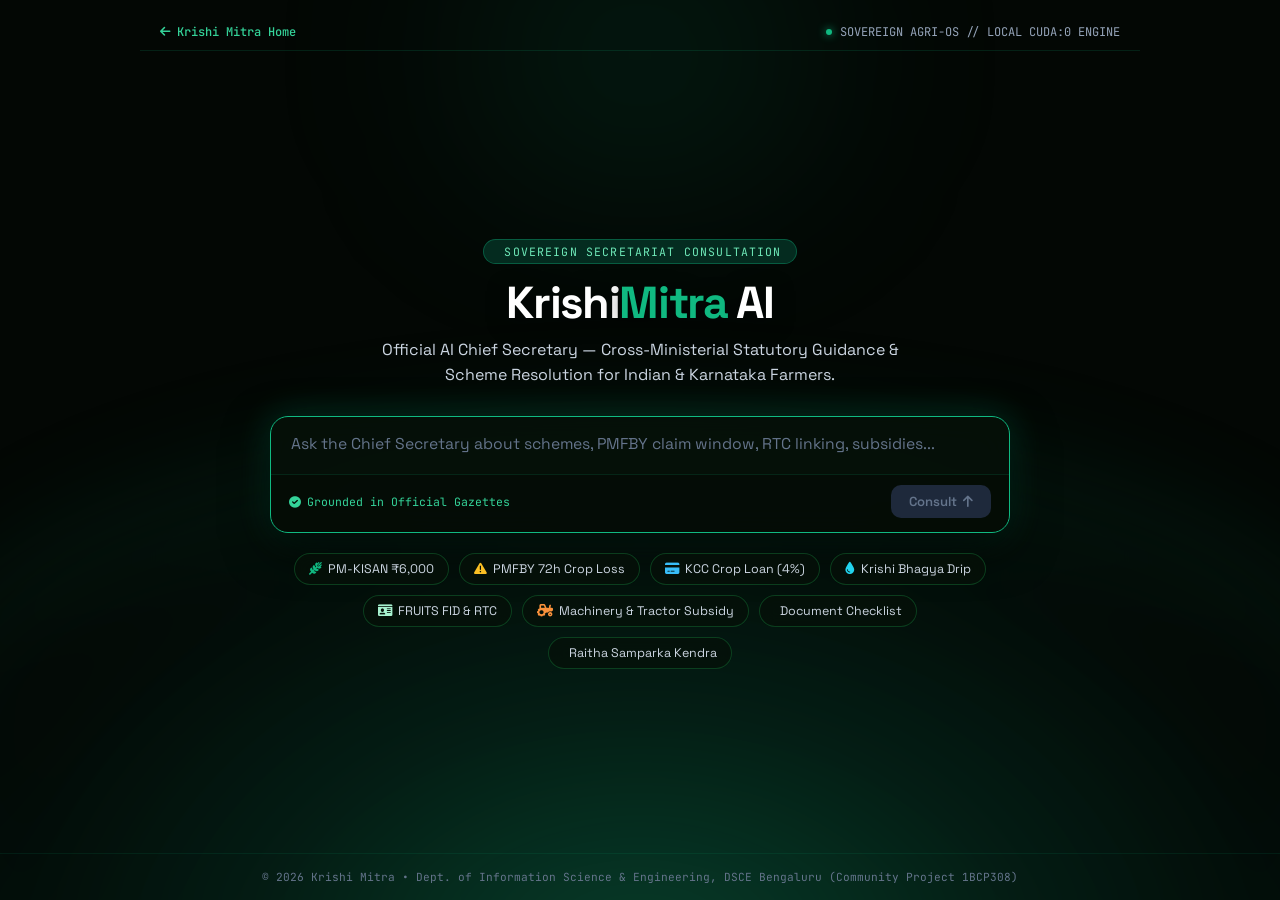
==== frontend/ai_chat.html @ 306153e4 "feat(frontend): polish UI contrast, unify background, and integrate AI chatbot" ====
<!DOCTYPE html>
<html lang="en">
<head>
  <meta charset="UTF-8">
  <meta name="viewport" content="width=device-width, initial-scale=1.0">
  <title>Krishi Mitra AI — Chief Secretary Consultation</title>
  
  <!-- Fonts -->
  <link rel="preconnect" href="https://fonts.googleapis.com">
  <link rel="preconnect" href="https://fonts.gstatic.com" crossorigin>
  <link href="https://fonts.googleapis.com/css2?family=JetBrains+Mono:wght@400;500;600;700&family=Space+Grotesk:wght@300;400;500;600;700;800&display=swap" rel="stylesheet">
  
  <!-- FontAwesome -->
  <link rel="stylesheet" href="css/all.min.css">

  <style>
    * {
      box-sizing: border-box;
      margin: 0;
      padding: 0;
    }

    body {
      background-color: #030704;
      color: #ffffff;
      font-family: 'Space Grotesk', -apple-system, BlinkMacSystemFont, sans-serif;
      min-height: 100vh;
      display: flex;
      flex-direction: column;
      justify-content: space-between;
      align-items: center;
      position: relative;
      overflow-x: hidden;
      padding: 0;
    }

    /* Emerald Horizon Atmosphere (Matches Landing Page Obsidian Palette) */
    .horizon-glow {
      position: fixed;
      inset: 0;
      pointer-events: none;
      z-index: 0;
      overflow: hidden;
    }
    .horizon-top {
      position: absolute;
      top: -120px;
      left: 50%;
      transform: translateX(-50%);
      width: 700px;
      height: 350px;
      background: radial-gradient(circle, rgba(16, 185, 129, 0.12) 0%, transparent 70%);
      filter: blur(80px);
    }
    .horizon-arc {
      position: absolute;
      bottom: -100px;
      left: 50%;
      transform: translateX(-50%);
      width: 1400px;
      height: 520px;
      border-radius: 100% 100% 0 0;
      background: radial-gradient(ellipse at bottom, rgba(16, 185, 129, 0.35) 0%, rgba(6, 95, 70, 0.25) 40%, rgba(3, 7, 4, 0.95) 75%);
      filter: blur(50px);
      box-shadow: 0 -20px 80px rgba(16, 185, 129, 0.25);
    }
    .horizon-arc::after {
      content: '';
      position: absolute;
      top: 0;
      left: 20%;
      right: 20%;
      height: 2px;
      background: linear-gradient(90deg, transparent, rgba(52, 211, 153, 0.7), transparent);
      filter: blur(1px);
    }

    /* Top Bar */
    header {
      width: 100%;
      max-width: 1000px;
      padding: 24px 20px 10px;
      display: flex;
      align-items: center;
      justify-content: space-between;
      position: relative;
      z-index: 10;
      font-family: 'JetBrains Mono', monospace;
      font-size: 0.75rem;
      border-bottom: 1px solid rgba(16, 185, 129, 0.15);
    }
    .back-link {
      display: inline-flex;
      align-items: center;
      gap: 6px;
      color: #34d399;
      text-decoration: none;
      font-weight: 500;
      transition: color 0.2s;
    }
    .back-link:hover {
      color: #a7f3d0;
    }
    .project-tag {
      color: #94a3b8;
      display: flex;
      align-items: center;
      gap: 8px;
    }
    .p-dot {
      width: 6px;
      height: 6px;
      border-radius: 50%;
      background: #10b981;
      box-shadow: 0 0 8px #10b981;
      animation: pulseDot 2s infinite;
    }
    @keyframes pulseDot {
      0%, 100% { opacity: 1; transform: scale(1); }
      50% { opacity: 0.4; transform: scale(0.85); }
    }

    /* Main Container */
    main {
      width: 100%;
      max-width: 780px;
      padding: 20px;
      position: relative;
      z-index: 10;
      display: flex;
      flex-direction: column;
      align-items: center;
      flex: 1;
      justify-content: center;
      margin: auto 0;
    }

    /* Title Section */
    .title-box {
      text-align: center;
      margin-bottom: 28px;
      transition: all 0.3s ease;
    }
    .cs-badge {
      display: inline-flex;
      align-items: center;
      gap: 6px;
      padding: 4px 14px;
      border-radius: 9999px;
      background: rgba(6, 78, 59, 0.5);
      border: 1px solid rgba(16, 185, 129, 0.35);
      color: #6ee7b7;
      font-family: 'JetBrains Mono', monospace;
      font-size: 0.72rem;
      text-transform: uppercase;
      letter-spacing: 0.1em;
      margin-bottom: 14px;
    }
    h1 {
      font-size: 2.8rem;
      font-weight: 700;
      letter-spacing: -0.03em;
      line-height: 1.1;
      color: #ffffff;
      margin-bottom: 10px;
      text-shadow: 0 4px 20px rgba(0, 0, 0, 0.6);
    }
    h1 span {
      color: #10b981;
    }
    .subtitle {
      color: #cbd5e1;
      font-size: 1rem;
      max-width: 580px;
      margin: 0 auto;
      line-height: 1.6;
    }

    /* Active Conversation Container */
    #chatThread {
      width: 100%;
      max-height: 45vh;
      overflow-y: auto;
      display: flex;
      flex-direction: column;
      gap: 12px;
      padding: 16px;
      background: rgba(4, 16, 9, 0.65);
      border: 1px solid rgba(16, 185, 129, 0.2);
      border-radius: 16px;
      backdrop-filter: blur(12px);
      margin-bottom: 20px;
      display: none;
    }
    .chat-bubble {
      max-width: 85%;
      padding: 14px 18px;
      border-radius: 16px;
      font-size: 0.92rem;
      line-height: 1.6;
      display: flex;
      gap: 12px;
      align-items: flex-start;
    }
    .chat-bubble.user {
      margin-left: auto;
      background: rgba(6, 78, 59, 0.6);
      border: 1px solid rgba(52, 211, 153, 0.4);
      color: #ecfdf5;
      border-top-right-radius: 4px;
    }
    .chat-bubble.bot {
      margin-right: auto;
      background: #08190f;
      border: 1px solid rgba(16, 185, 129, 0.3);
      color: #f1f5f9;
      border-top-left-radius: 4px;
    }
    .bubble-role {
      font-family: 'JetBrains Mono', monospace;
      font-size: 0.68rem;
      color: #94a3b8;
      margin-bottom: 4px;
    }

    /* Floating Capsule Input Box */
    .input-capsule {
      width: 100%;
      background: rgba(6, 17, 9, 0.88);
      border: 1px solid rgba(34, 197, 94, 0.35);
      border-radius: 18px;
      box-shadow: 0 15px 40px rgba(0, 0, 0, 0.7), 0 0 25px rgba(16, 185, 129, 0.15);
      backdrop-filter: blur(16px);
      transition: all 0.25s ease;
      overflow: hidden;
    }
    .input-capsule:focus-within {
      border-color: #10b981;
      box-shadow: 0 15px 45px rgba(0, 0, 0, 0.8), 0 0 35px rgba(16, 185, 129, 0.28);
    }
    textarea {
      width: 100%;
      min-height: 52px;
      max-height: 150px;
      padding: 16px 20px 12px;
      background: transparent;
      border: none;
      outline: none;
      color: #ffffff;
      font-family: 'Space Grotesk', sans-serif;
      font-size: 0.98rem;
      resize: none;
      line-height: 1.5;
    }
    textarea::placeholder {
      color: #64748b;
    }

    .input-bottom {
      display: flex;
      align-items: center;
      justify-content: space-between;
      padding: 10px 18px 14px;
      border-top: 1px solid rgba(16, 185, 129, 0.15);
      background: rgba(0, 0, 0, 0.25);
    }
    .audit-label {
      font-family: 'JetBrains Mono', monospace;
      font-size: 0.72rem;
      color: #34d399;
      display: flex;
      align-items: center;
      gap: 6px;
    }
    .send-btn {
      display: inline-flex;
      align-items: center;
      gap: 6px;
      padding: 8px 18px;
      border-radius: 10px;
      border: none;
      background: #1e293b;
      color: #64748b;
      font-family: 'Space Grotesk', sans-serif;
      font-size: 0.82rem;
      font-weight: 600;
      cursor: not-allowed;
      transition: all 0.2s ease;
    }
    .send-btn.active {
      background: linear-gradient(135deg, #10b981 0%, #059669 100%);
      color: #ffffff;
      cursor: pointer;
      box-shadow: 0 4px 15px rgba(16, 185, 129, 0.4);
    }
    .send-btn.active:hover {
      transform: translateY(-1px);
      box-shadow: 0 6px 20px rgba(16, 185, 129, 0.5);
    }

    /* Quick Action Pills */
    .quick-actions {
      display: flex;
      flex-wrap: wrap;
      justify-content: center;
      gap: 10px;
      margin-top: 20px;
      width: 100%;
    }
    .quick-btn {
      display: inline-flex;
      align-items: center;
      gap: 6px;
      padding: 7px 14px;
      border-radius: 9999px;
      border: 1px solid rgba(34, 197, 94, 0.25);
      background: rgba(6, 17, 9, 0.75);
      color: #cbd5e1;
      font-size: 0.78rem;
      cursor: pointer;
      transition: all 0.2s ease;
      backdrop-filter: blur(8px);
      text-decoration: none;
      font-family: 'Space Grotesk', sans-serif;
    }
    .quick-btn:hover {
      border-color: #10b981;
      color: #ffffff;
      background: rgba(16, 185, 129, 0.15);
      transform: translateY(-1px);
    }
    .quick-btn i {
      font-size: 0.8rem;
    }

    /* Footer */
    footer {
      width: 100%;
      text-align: center;
      padding: 16px;
      font-family: 'JetBrains Mono', monospace;
      font-size: 0.7rem;
      color: #64748b;
      border-top: 1px solid rgba(16, 185, 129, 0.1);
      position: relative;
      z-index: 10;
    }

    @media (max-width: 640px) {
      h1 { font-size: 2.1rem; }
      .subtitle { font-size: 0.88rem; }
      .quick-actions { gap: 6px; }
      .quick-btn { font-size: 0.72rem; padding: 6px 10px; }
    }
  </style>
</head>
<body>

  <!-- Atmospheric Emerald Horizon Background -->
  <div class="horizon-glow" aria-hidden="true">
    <div class="horizon-top"></div>
    <div class="horizon-arc"></div>
  </div>

  <!-- Header -->
  <header>
    <a href="index.html" class="back-link">
      <i class="fa-solid fa-arrow-left"></i>
      <span>Krishi Mitra Home</span>
    </a>
    <div class="project-tag">
      <div class="p-dot"></div>
      <span>SOVEREIGN AGRI-OS // LOCAL CUDA:0 ENGINE</span>
    </div>
  </header>

  <!-- Main AI Interaction Section -->
  <main>
    
    <!-- Title / Empty State -->
    <div class="title-box" id="titleBox">
      <div class="cs-badge">
        <i class="fa-solid fa-shield-halved"></i>
        <span>Sovereign Secretariat Consultation</span>
      </div>
      <h1>Krishi<span>Mitra</span> AI</h1>
      <p class="subtitle">
        Official AI Chief Secretary — Cross-Ministerial Statutory Guidance &amp; Scheme Resolution for Indian &amp; Karnataka Farmers.
      </p>
    </div>

    <!-- Active Conversation View (Appears on send) -->
    <div id="chatThread"></div>

    <!-- Floating Capsule Input Box (No attachment icon) -->
    <div class="input-capsule">
      <textarea 
        id="queryInput" 
        rows="1" 
        placeholder="Ask the Chief Secretary about schemes, PMFBY claim window, RTC linking, subsidies..."
        autofocus
      ></textarea>

      <div class="input-bottom">
        <div class="audit-label">
          <i class="fa-solid fa-circle-check"></i>
          <span>Grounded in Official Gazettes</span>
        </div>
        <button id="sendBtn" class="send-btn" disabled>
          <span>Consult</span>
          <i class="fa-solid fa-arrow-up"></i>
        </button>
      </div>
    </div>

    <!-- Agricultural Quick Action Pills -->
    <div class="quick-actions">
      <button class="quick-btn" onclick="applyQuickAction('Am I eligible for PM-KISAN ₹6,000 annual installment if I hold 1.8 hectares of dryland?')">
        <i class="fa-solid fa-wheat-awn" style="color:#10b981;"></i>
        <span>PM-KISAN ₹6,000</span>
      </button>

      <button class="quick-btn" onclick="applyQuickAction('What are the mandatory steps to claim PMFBY crop loss within the 72-hour intimation window?')">
        <i class="fa-solid fa-triangle-exclamation" style="color:#fbbf24;"></i>
        <span>PMFBY 72h Crop Loss</span>
      </button>

      <button class="quick-btn" onclick="applyQuickAction('How can I apply for a Kisan Credit Card (KCC) crop loan at 4% subvention interest rate?')">
        <i class="fa-solid fa-credit-card" style="color:#38bdf8;"></i>
        <span>KCC Crop Loan (4%)</span>
      </button>

      <button class="quick-btn" onclick="applyQuickAction('What is the subsidy percentage for Krishi Bhagya farm ponds and micro-drip irrigation in Karnataka?')">
        <i class="fa-solid fa-droplet" style="color:#22d3ee;"></i>
        <span>Krishi Bhagya Drip</span>
      </button>

      <button class="quick-btn" onclick="applyQuickAction('How do I link my Bhoomi RTC/Pahani land record with my Karnataka FRUITS Farmer ID (FID)?')">
        <i class="fa-solid fa-id-card" style="color:#a7f3d0;"></i>
        <span>FRUITS FID &amp; RTC</span>
      </button>

      <button class="quick-btn" onclick="applyQuickAction('What subsidies are available for farm mechanization, tractors, and Custom Hiring Centres in Karnataka?')">
        <i class="fa-solid fa-tractor" style="color:#fb923c;"></i>
        <span>Machinery &amp; Tractor Subsidy</span>
      </button>

      <button class="quick-btn" onclick="applyQuickAction('Give me the complete mandatory document checklist before visiting the Taluk or RSK office.')">
        <i class="fa-solid fa-file-circle-check" style="color:#fde047;"></i>
        <span>Document Checklist</span>
      </button>

      <button class="quick-btn" onclick="applyQuickAction('Where is my nearest Raitha Samparka Kendra (RSK) in Karnataka and what services do they provide?')">
        <i class="fa-solid fa-building-flag" style="color:#2dd4bf;"></i>
        <span>Raitha Samparka Kendra</span>
      </button>
    </div>

  </main>

  <!-- Footer -->
  <footer>
    © 2026 Krishi Mitra • Dept. of Information Science &amp; Engineering, DSCE Bengaluru (Community Project 1BCP308)
  </footer>

  <script>
    const textarea = document.getElementById('queryInput');
    const sendBtn = document.getElementById('sendBtn');
    const chatThread = document.getElementById('chatThread');
    const titleBox = document.getElementById('titleBox');

    // Auto-resize textarea
    textarea.addEventListener('input', () => {
      textarea.style.height = 'auto';
      textarea.style.height = Math.min(textarea.scrollHeight, 150) + 'px';
      
      const val = textarea.value.trim();
      if (val.length > 0) {
        sendBtn.classList.add('active');
        sendBtn.removeAttribute('disabled');
      } else {
        sendBtn.classList.remove('active');
        sendBtn.setAttribute('disabled', 'true');
      }
    });

    textarea.addEventListener('keydown', (e) => {
      if (e.key === 'Enter' && !e.shiftKey) {
        e.preventDefault();
        sendMessage();
      }
    });

    sendBtn.addEventListener('click', sendMessage);

    function applyQuickAction(text) {
      textarea.value = text;
      textarea.dispatchEvent(new Event('input'));
      textarea.focus();
    }

    function sendMessage() {
      const q = textarea.value.trim();
      if (!q) return;

      chatThread.style.display = 'flex';

      // Append User message
      const timeStr = new Date().toLocaleTimeString([], { hour: '2-digit', minute: '2-digit' });
      const userBubble = document.createElement('div');
      userBubble.className = 'chat-bubble user';
      userBubble.innerHTML = `
        <div style="flex-shrink:0; margin-top:2px;"><i class="fa-solid fa-user" style="color:#a7f3d0;"></i></div>
        <div>
          <div class="bubble-role">Farmer Inquiry • ${timeStr}</div>
          <div>${escapeHtml(q)}</div>
        </div>
      `;
      chatThread.appendChild(userBubble);

      textarea.value = '';
      textarea.style.height = '52px';
      sendBtn.classList.remove('active');
      sendBtn.setAttribute('disabled', 'true');
      chatThread.scrollTop = chatThread.scrollHeight;

      // Simulated Chief Secretary Response (Ready for API integration later)
      setTimeout(() => {
        const botBubble = document.createElement('div');
        botBubble.className = 'chat-bubble bot';
        botBubble.innerHTML = `
          <div style="flex-shrink:0; margin-top:2px;"><i class="fa-solid fa-shield-halved" style="color:#10b981;"></i></div>
          <div>
            <div class="bubble-role">Chief Secretary Secretariat • ${new Date().toLocaleTimeString([], { hour: '2-digit', minute: '2-digit' })}</div>
            <div style="color:#e2e8f0;">
              Consultation received regarding: <em>"${escapeHtml(q)}"</em>.<br><br>
              The Chief Secretary secretariat is reviewing official Central &amp; Karnataka gazettes, Bhoomi RTC records, and the FRUITS FID database.
              <div style="margin-top:8px; font-size:0.75rem; color:#34d399; font-family:'JetBrains Mono',monospace;">
                <i class="fa-solid fa-circle-notch fa-spin me-1"></i> API Connection Ready — Interface Configured for Future Integration
              </div>
            </div>
          </div>
        `;
        chatThread.appendChild(botBubble);
        chatThread.scrollTop = chatThread.scrollHeight;
      }, 600);
    }

    function escapeHtml(str) {
      return str.replace(/[&<>"']/g, function(m) {
        return { '&': '&amp;', '<': '&lt;', '>': '&gt;', '"': '&quot;', "'": '&#039;' }[m];
      });
    }
  </script>

</body>
</html>
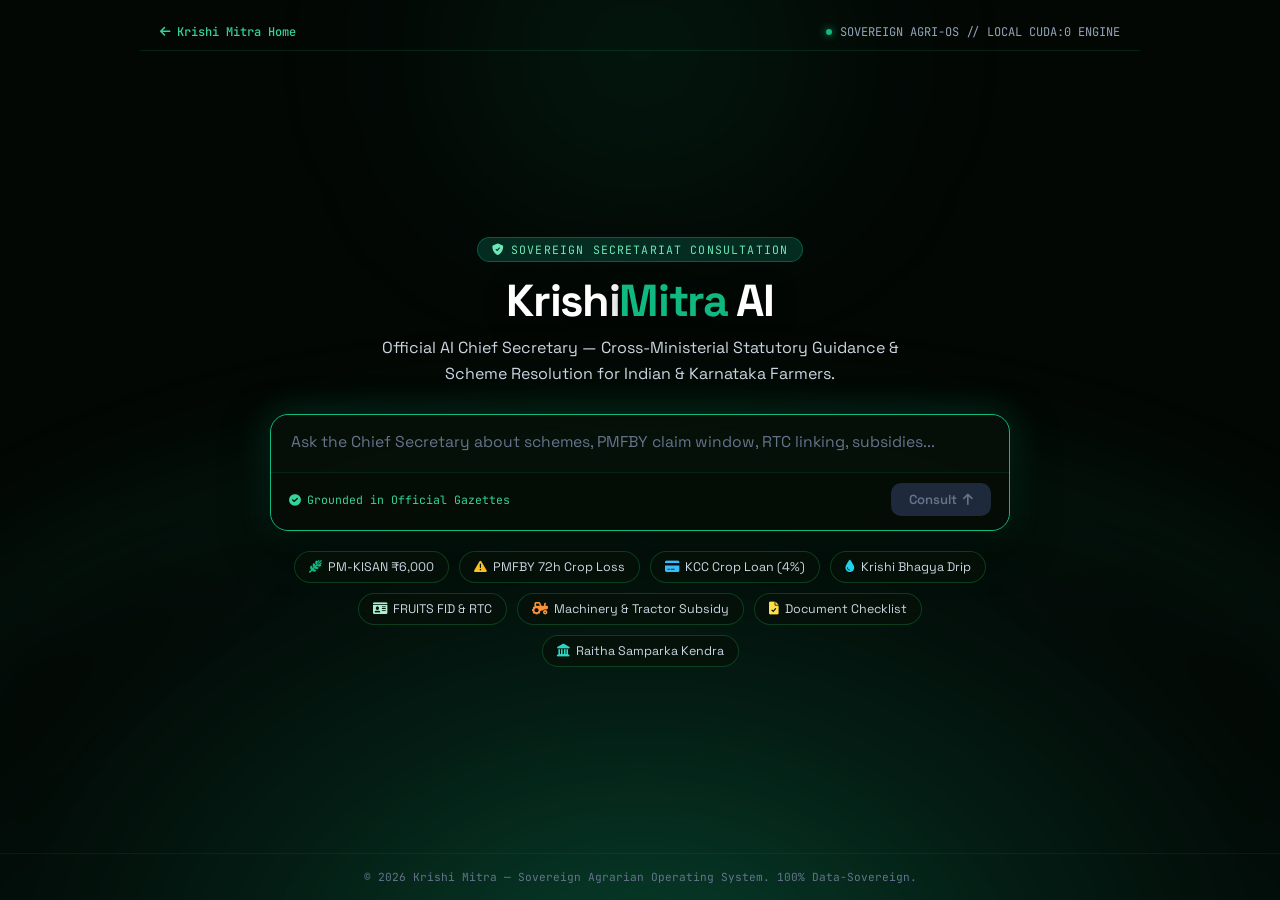
==== commit 25b8f210: "feat(auth,dashboard): add PostgreSQL User ID/password login, 6-table profile editing, and Obsidian l" ====
--- a/frontend/ai_chat.html
+++ b/frontend/ai_chat.html
@@ -380,7 +380,7 @@
     <!-- Title / Empty State -->
     <div class="title-box" id="titleBox">
       <div class="cs-badge">
-        <i class="fa-solid fa-shield-halved"></i>
+        <i class="fa-solid fa-shield-check"></i>
         <span>Sovereign Secretariat Consultation</span>
       </div>
       <h1>Krishi<span>Mitra</span> AI</h1>
@@ -446,12 +446,12 @@
       </button>
 
       <button class="quick-btn" onclick="applyQuickAction('Give me the complete mandatory document checklist before visiting the Taluk or RSK office.')">
-        <i class="fa-solid fa-file-circle-check" style="color:#fde047;"></i>
+        <i class="fa-solid fa-file-check" style="color:#fde047;"></i>
         <span>Document Checklist</span>
       </button>
 
       <button class="quick-btn" onclick="applyQuickAction('Where is my nearest Raitha Samparka Kendra (RSK) in Karnataka and what services do they provide?')">
-        <i class="fa-solid fa-building-flag" style="color:#2dd4bf;"></i>
+        <i class="fa-solid fa-landmark" style="color:#2dd4bf;"></i>
         <span>Raitha Samparka Kendra</span>
       </button>
     </div>
@@ -460,7 +460,7 @@
 
   <!-- Footer -->
   <footer>
-    © 2026 Krishi Mitra • Dept. of Information Science &amp; Engineering, DSCE Bengaluru (Community Project 1BCP308)
+    © 2026 Krishi Mitra — Sovereign Agrarian Operating System. 100% Data-Sovereign.
   </footer>
 
   <script>
@@ -529,7 +529,7 @@
         const botBubble = document.createElement('div');
         botBubble.className = 'chat-bubble bot';
         botBubble.innerHTML = `
-          <div style="flex-shrink:0; margin-top:2px;"><i class="fa-solid fa-shield-halved" style="color:#10b981;"></i></div>
+          <div style="flex-shrink:0; margin-top:2px;"><i class="fa-solid fa-shield-check" style="color:#10b981;"></i></div>
           <div>
             <div class="bubble-role">Chief Secretary Secretariat • ${new Date().toLocaleTimeString([], { hour: '2-digit', minute: '2-digit' })}</div>
             <div style="color:#e2e8f0;">
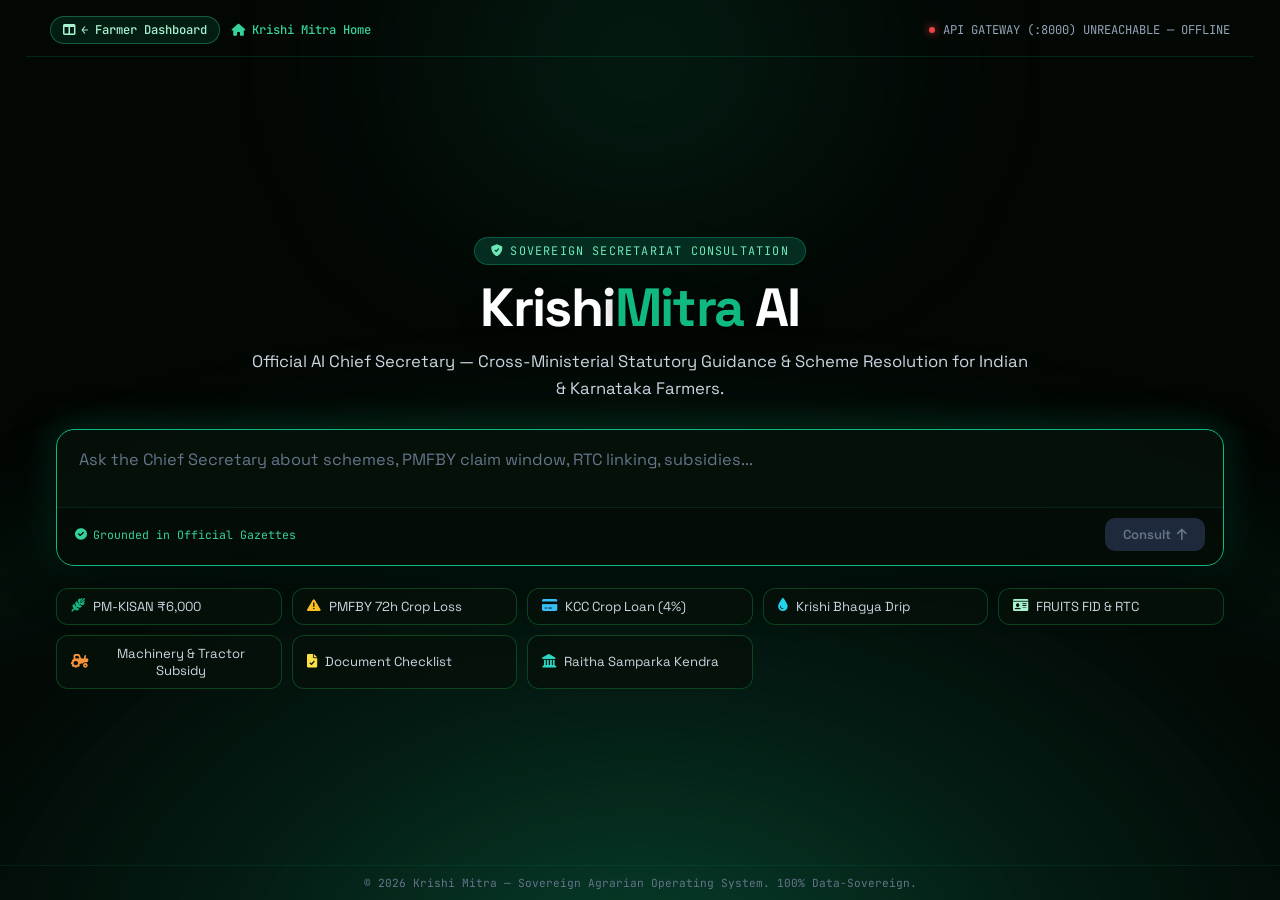
==== commit d8bd8611: "feat(fullstack): integrate live FastAPI/Gemma APIs, fix Wing 1 & Wing 2 reasoning, and polish 3-colu" ====
--- a/frontend/ai_chat.html
+++ b/frontend/ai_chat.html
@@ -1,15 +1,18 @@
 <!DOCTYPE html>
 <html lang="en">
+
 <head>
   <meta charset="UTF-8">
   <meta name="viewport" content="width=device-width, initial-scale=1.0">
   <title>Krishi Mitra AI — Chief Secretary Consultation</title>
-  
+
   <!-- Fonts -->
   <link rel="preconnect" href="https://fonts.googleapis.com">
   <link rel="preconnect" href="https://fonts.gstatic.com" crossorigin>
-  <link href="https://fonts.googleapis.com/css2?family=JetBrains+Mono:wght@400;500;600;700&family=Space+Grotesk:wght@300;400;500;600;700;800&display=swap" rel="stylesheet">
-  
+  <link
+    href="https://fonts.googleapis.com/css2?family=JetBrains+Mono:wght@400;500;600;700&family=Space+Grotesk:wght@300;400;500;600;700;800&display=swap"
+    rel="stylesheet">
+
   <!-- FontAwesome -->
   <link rel="stylesheet" href="css/all.min.css">
 
@@ -20,18 +23,38 @@
       padding: 0;
     }
 
+    html {
+      width: 100%;
+      max-width: 100%;
+      overflow-x: hidden;
+    }
+
     body {
       background-color: #030704;
       color: #ffffff;
       font-family: 'Space Grotesk', -apple-system, BlinkMacSystemFont, sans-serif;
       min-height: 100vh;
+      min-height: 100dvh;
+      width: 100%;
+      max-width: 100%;
       display: flex;
       flex-direction: column;
       justify-content: space-between;
-      align-items: center;
+      align-items: stretch;
       position: relative;
       overflow-x: hidden;
       padding: 0;
+    }
+
+    ::-webkit-scrollbar { width: 6px; height: 5px; }
+    ::-webkit-scrollbar-track { background: rgba(3, 10, 6, 0.6); }
+    ::-webkit-scrollbar-thumb { background: rgba(16, 185, 129, 0.38); border-radius: 4px; }
+    ::-webkit-scrollbar-thumb:hover { background: rgba(16, 185, 129, 0.65); }
+
+    body.has-chat {
+      height: 100vh;
+      height: 100dvh;
+      overflow: hidden;
     }
 
     /* Emerald Horizon Atmosphere (Matches Landing Page Obsidian Palette) */
@@ -42,28 +65,31 @@
       z-index: 0;
       overflow: hidden;
     }
+
     .horizon-top {
       position: absolute;
       top: -120px;
       left: 50%;
       transform: translateX(-50%);
-      width: 700px;
-      height: 350px;
-      background: radial-gradient(circle, rgba(16, 185, 129, 0.12) 0%, transparent 70%);
+      width: max(700px, 65vw);
+      height: 360px;
+      background: radial-gradient(circle, rgba(16, 185, 129, 0.14) 0%, transparent 70%);
       filter: blur(80px);
     }
+
     .horizon-arc {
       position: absolute;
       bottom: -100px;
       left: 50%;
       transform: translateX(-50%);
-      width: 1400px;
+      width: max(1400px, 115vw);
       height: 520px;
       border-radius: 100% 100% 0 0;
       background: radial-gradient(ellipse at bottom, rgba(16, 185, 129, 0.35) 0%, rgba(6, 95, 70, 0.25) 40%, rgba(3, 7, 4, 0.95) 75%);
       filter: blur(50px);
       box-shadow: 0 -20px 80px rgba(16, 185, 129, 0.25);
     }
+
     .horizon-arc::after {
       content: '';
       position: absolute;
@@ -78,17 +104,28 @@
     /* Top Bar */
     header {
       width: 100%;
-      max-width: 1000px;
-      padding: 24px 20px 10px;
+      max-width: min(1380px, 96vw);
+      margin: 0 auto;
+      padding: 16px 24px 12px;
       display: flex;
       align-items: center;
       justify-content: space-between;
+      flex-wrap: wrap;
+      gap: 12px;
       position: relative;
       z-index: 10;
+      flex-shrink: 0;
       font-family: 'JetBrains Mono', monospace;
-      font-size: 0.75rem;
-      border-bottom: 1px solid rgba(16, 185, 129, 0.15);
-    }
+      font-size: 0.76rem;
+      border-bottom: 1px solid rgba(16, 185, 129, 0.18);
+    }
+    .header-links {
+      display: flex;
+      align-items: center;
+      flex-wrap: wrap;
+      gap: 12px;
+    }
+
     .back-link {
       display: inline-flex;
       align-items: center;
@@ -96,17 +133,60 @@
       color: #34d399;
       text-decoration: none;
       font-weight: 500;
-      transition: color 0.2s;
-    }
+      transition: all 0.2s;
+    }
+
     .back-link:hover {
       color: #a7f3d0;
     }
+    .back-dash-pill {
+      padding: 5px 12px;
+      border-radius: 9999px;
+      background: rgba(16, 185, 129, 0.12);
+      border: 1px solid rgba(52, 211, 153, 0.35);
+      color: #a7f3d0;
+    }
+    .back-dash-pill:hover {
+      background: rgba(16, 185, 129, 0.24);
+      border-color: #34d399;
+      color: #ffffff;
+    }
+    .header-right {
+      display: flex;
+      align-items: center;
+      flex-wrap: wrap;
+      gap: 12px;
+    }
+    .new-chat-btn {
+      display: none;
+      align-items: center;
+      gap: 6px;
+      padding: 5px 12px;
+      border-radius: 9999px;
+      border: 1px solid rgba(6, 182, 212, 0.45);
+      background: rgba(6, 182, 212, 0.14);
+      color: #67e8f9;
+      font-family: 'JetBrains Mono', monospace;
+      font-size: 0.72rem;
+      font-weight: 600;
+      cursor: pointer;
+      transition: all 0.2s ease;
+    }
+    .new-chat-btn:hover {
+      background: rgba(6, 182, 212, 0.25);
+      color: #ffffff;
+    }
+    body.has-chat .new-chat-btn {
+      display: inline-flex;
+    }
+
     .project-tag {
       color: #94a3b8;
       display: flex;
       align-items: center;
       gap: 8px;
     }
+
     .p-dot {
       width: 6px;
       height: 6px;
@@ -115,63 +195,299 @@
       box-shadow: 0 0 8px #10b981;
       animation: pulseDot 2s infinite;
     }
+
+    .p-dot.online {
+      background: #10b981;
+      box-shadow: 0 0 8px #10b981;
+    }
+
+    .p-dot.degraded {
+      background: #f59e0b;
+      box-shadow: 0 0 8px #f59e0b;
+    }
+
+    .p-dot.offline {
+      background: #ef4444;
+      box-shadow: 0 0 8px #ef4444;
+      animation: none;
+    }
+
+    .farmer-ctx-pill {
+      display: none;
+      align-items: center;
+      justify-content: center;
+      flex-wrap: wrap;
+      gap: 8px;
+      margin: 10px auto 0;
+      padding: 5px 14px;
+      max-width: 100%;
+      border-radius: 9999px;
+      background: rgba(16, 185, 129, 0.12);
+      border: 1px solid rgba(52, 211, 153, 0.32);
+      color: #a7f3d0;
+      font-family: 'JetBrains Mono', monospace;
+      font-size: 0.72rem;
+      word-break: break-word;
+    }
+
+    /* Chief Secretary Structured Output Cards */
+    .cs-status-line {
+      display: inline-flex;
+      align-items: center;
+      gap: 8px;
+      font-family: 'JetBrains Mono', monospace;
+      font-size: 0.74rem;
+      color: #34d399;
+      margin-bottom: 10px;
+    }
+
+    .cs-summary {
+      color: #f1f5f9;
+      font-size: 0.94rem;
+      line-height: 1.65;
+      margin-bottom: 12px;
+    }
+
+    .cs-warn-box {
+      padding: 10px 12px;
+      border-radius: 10px;
+      background: rgba(245, 158, 11, 0.12);
+      border: 1px solid rgba(245, 158, 11, 0.4);
+      color: #fde68a;
+      font-size: 0.84rem;
+      margin-bottom: 12px;
+    }
+
+    .cs-section {
+      margin-top: 12px;
+      padding-top: 10px;
+      border-top: 1px solid rgba(16, 185, 129, 0.16);
+    }
+
+    .cs-sec-title {
+      font-family: 'JetBrains Mono', monospace;
+      font-size: 0.73rem;
+      text-transform: uppercase;
+      letter-spacing: 0.06em;
+      color: #6ee7b7;
+      margin-bottom: 8px;
+      display: flex;
+      align-items: center;
+      gap: 6px;
+    }
+
+    .cs-pkg-card {
+      padding: 10px 12px;
+      border-radius: 10px;
+      background: rgba(6, 78, 59, 0.25);
+      border: 1px solid rgba(16, 185, 129, 0.28);
+      margin-bottom: 8px;
+    }
+
+    .cs-pkg-min {
+      font-family: 'JetBrains Mono', monospace;
+      font-size: 0.68rem;
+      color: #34d399;
+      margin-bottom: 2px;
+    }
+
+    .cs-pkg-name {
+      font-weight: 700;
+      color: #ffffff;
+      font-size: 0.9rem;
+      margin-bottom: 3px;
+    }
+
+    .cs-pkg-prov {
+      color: #cbd5e1;
+      font-size: 0.83rem;
+    }
+
+    .cs-list {
+      padding-left: 18px;
+      color: #cbd5e1;
+      font-size: 0.86rem;
+      line-height: 1.55;
+    }
+
+    .cs-list li {
+      margin-bottom: 5px;
+    }
+
+    .cs-doc-chips {
+      display: flex;
+      flex-wrap: wrap;
+      gap: 6px;
+    }
+
+    .cs-doc-chip {
+      padding: 4px 10px;
+      border-radius: 8px;
+      background: rgba(15, 23, 42, 0.8);
+      border: 1px solid rgba(52, 211, 153, 0.28);
+      color: #e2e8f0;
+      font-size: 0.78rem;
+    }
+
+    .cs-portal-link {
+      display: inline-flex;
+      align-items: center;
+      gap: 6px;
+      padding: 5px 11px;
+      margin: 3px 6px 3px 0;
+      border-radius: 8px;
+      background: rgba(16, 185, 129, 0.14);
+      border: 1px solid rgba(16, 185, 129, 0.4);
+      color: #6ee7b7;
+      font-family: 'JetBrains Mono', monospace;
+      font-size: 0.74rem;
+      text-decoration: none;
+    }
+
+    .cs-portal-link:hover {
+      background: rgba(16, 185, 129, 0.26);
+      color: #ffffff;
+    }
+
+    .cs-delib {
+      margin-top: 10px;
+      padding: 8px 12px;
+      border-radius: 10px;
+      background: rgba(2, 10, 5, 0.7);
+      border: 1px solid rgba(148, 163, 184, 0.25);
+      font-size: 0.78rem;
+      color: #94a3b8;
+    }
+
+    .cs-delib summary {
+      cursor: pointer;
+      color: #cbd5e1;
+      font-family: 'JetBrains Mono', monospace;
+      font-size: 0.72rem;
+    }
+
+    .cs-delib pre {
+      white-space: pre-wrap;
+      margin-top: 8px;
+      color: #cbd5e1;
+      font-family: 'JetBrains Mono', monospace;
+      font-size: 0.72rem;
+      line-height: 1.5;
+    }
+
+    .cs-rag-strip {
+      margin-top: 8px;
+      padding: 8px 10px;
+      border-radius: 10px;
+      background: rgba(6, 20, 11, 0.75);
+      border: 1px dashed rgba(34, 197, 94, 0.28);
+      font-size: 0.78rem;
+      color: #94a3b8;
+    }
+
     @keyframes pulseDot {
-      0%, 100% { opacity: 1; transform: scale(1); }
-      50% { opacity: 0.4; transform: scale(0.85); }
+
+      0%,
+      100% {
+        opacity: 1;
+        transform: scale(1);
+      }
+
+      50% {
+        opacity: 0.4;
+        transform: scale(0.85);
+      }
     }
 
     /* Main Container */
     main {
       width: 100%;
-      max-width: 780px;
-      padding: 20px;
+      max-width: min(1340px, 95vw);
+      margin: 0 auto;
+      padding: 24px 24px 20px;
       position: relative;
       z-index: 10;
       display: flex;
       flex-direction: column;
-      align-items: center;
-      flex: 1;
+      align-items: stretch;
+      flex: 1 1 auto;
+      min-height: 0;
       justify-content: center;
-      margin: auto 0;
+      gap: 18px;
+    }
+
+    body.has-chat main {
+      justify-content: flex-start;
+      padding: 12px 24px 12px;
+      gap: 12px;
     }
 
     /* Title Section */
     .title-box {
+      width: 100%;
+      min-width: 0;
       text-align: center;
-      margin-bottom: 28px;
-      transition: all 0.3s ease;
-    }
+      margin-bottom: 8px;
+      transition: all 0.25s ease;
+    }
+    body.has-chat .title-box {
+      margin-bottom: 0;
+      display: none;
+    }
+    body.has-chat.has-farmer .title-box {
+      display: flex;
+      align-items: center;
+      justify-content: flex-start;
+      flex-wrap: wrap;
+      gap: 8px;
+      text-align: left;
+    }
+    body.has-chat .title-box .cs-badge,
+    body.has-chat .title-box h1,
+    body.has-chat .title-box .subtitle {
+      display: none;
+    }
+    body.has-chat .farmer-ctx-pill {
+      margin: 0;
+    }
+
     .cs-badge {
       display: inline-flex;
       align-items: center;
+      justify-content: center;
+      flex-wrap: wrap;
       gap: 6px;
-      padding: 4px 14px;
+      padding: 5px 16px;
+      max-width: 100%;
       border-radius: 9999px;
       background: rgba(6, 78, 59, 0.5);
       border: 1px solid rgba(16, 185, 129, 0.35);
       color: #6ee7b7;
       font-family: 'JetBrains Mono', monospace;
-      font-size: 0.72rem;
+      font-size: 0.74rem;
       text-transform: uppercase;
       letter-spacing: 0.1em;
       margin-bottom: 14px;
     }
+
     h1 {
-      font-size: 2.8rem;
+      font-size: clamp(2.3rem, 4.2vw, 3.6rem);
       font-weight: 700;
       letter-spacing: -0.03em;
-      line-height: 1.1;
+      line-height: 1.08;
       color: #ffffff;
-      margin-bottom: 10px;
+      margin-bottom: 12px;
       text-shadow: 0 4px 20px rgba(0, 0, 0, 0.6);
     }
+
     h1 span {
       color: #10b981;
     }
+
     .subtitle {
       color: #cbd5e1;
-      font-size: 1rem;
-      max-width: 580px;
+      font-size: clamp(0.95rem, 1.3vw, 1.12rem);
+      max-width: 780px;
       margin: 0 auto;
       line-height: 1.6;
     }
@@ -179,46 +495,55 @@
     /* Active Conversation Container */
     #chatThread {
       width: 100%;
-      max-height: 45vh;
+      flex: 1 1 auto;
+      min-height: 0;
       overflow-y: auto;
+      display: none;
+      flex-direction: column;
+      gap: 16px;
+      padding: 20px 24px;
+      background: rgba(4, 16, 9, 0.7);
+      border: 1px solid rgba(16, 185, 129, 0.25);
+      border-radius: 18px;
+      backdrop-filter: blur(14px);
+    }
+    body.has-chat #chatThread {
       display: flex;
-      flex-direction: column;
-      gap: 12px;
-      padding: 16px;
-      background: rgba(4, 16, 9, 0.65);
-      border: 1px solid rgba(16, 185, 129, 0.2);
+    }
+
+    .chat-bubble {
+      max-width: min(88%, 1040px);
+      padding: 16px 20px;
       border-radius: 16px;
-      backdrop-filter: blur(12px);
-      margin-bottom: 20px;
-      display: none;
-    }
-    .chat-bubble {
-      max-width: 85%;
-      padding: 14px 18px;
-      border-radius: 16px;
-      font-size: 0.92rem;
-      line-height: 1.6;
+      font-size: 0.96rem;
+      line-height: 1.62;
       display: flex;
       gap: 12px;
       align-items: flex-start;
     }
+
     .chat-bubble.user {
       margin-left: auto;
-      background: rgba(6, 78, 59, 0.6);
-      border: 1px solid rgba(52, 211, 153, 0.4);
+      max-width: min(74%, 760px);
+      background: rgba(6, 78, 59, 0.65);
+      border: 1px solid rgba(52, 211, 153, 0.42);
       color: #ecfdf5;
       border-top-right-radius: 4px;
     }
+
     .chat-bubble.bot {
       margin-right: auto;
+      width: min(92%, 1080px);
+      max-width: min(92%, 1120px);
       background: #08190f;
-      border: 1px solid rgba(16, 185, 129, 0.3);
+      border: 1px solid rgba(16, 185, 129, 0.32);
       color: #f1f5f9;
       border-top-left-radius: 4px;
     }
+
     .bubble-role {
       font-family: 'JetBrains Mono', monospace;
-      font-size: 0.68rem;
+      font-size: 0.7rem;
       color: #94a3b8;
       margin-bottom: 4px;
     }
@@ -226,32 +551,41 @@
     /* Floating Capsule Input Box */
     .input-capsule {
       width: 100%;
-      background: rgba(6, 17, 9, 0.88);
-      border: 1px solid rgba(34, 197, 94, 0.35);
+      flex-shrink: 0;
+      background: rgba(6, 17, 9, 0.9);
+      border: 1px solid rgba(34, 197, 94, 0.38);
       border-radius: 18px;
-      box-shadow: 0 15px 40px rgba(0, 0, 0, 0.7), 0 0 25px rgba(16, 185, 129, 0.15);
+      box-shadow: 0 15px 40px rgba(0, 0, 0, 0.7), 0 0 25px rgba(16, 185, 129, 0.16);
       backdrop-filter: blur(16px);
       transition: all 0.25s ease;
       overflow: hidden;
     }
+
     .input-capsule:focus-within {
       border-color: #10b981;
       box-shadow: 0 15px 45px rgba(0, 0, 0, 0.8), 0 0 35px rgba(16, 185, 129, 0.28);
     }
+
     textarea {
       width: 100%;
-      min-height: 52px;
-      max-height: 150px;
-      padding: 16px 20px 12px;
+      min-height: 72px;
+      max-height: 180px;
+      padding: 18px 22px 14px;
       background: transparent;
       border: none;
       outline: none;
       color: #ffffff;
       font-family: 'Space Grotesk', sans-serif;
-      font-size: 0.98rem;
+      font-size: 1.02rem;
       resize: none;
       line-height: 1.5;
     }
+    body.has-chat textarea {
+      min-height: 54px;
+      padding: 14px 20px 10px;
+      font-size: 0.98rem;
+    }
+
     textarea::placeholder {
       color: #64748b;
     }
@@ -264,6 +598,7 @@
       border-top: 1px solid rgba(16, 185, 129, 0.15);
       background: rgba(0, 0, 0, 0.25);
     }
+
     .audit-label {
       font-family: 'JetBrains Mono', monospace;
       font-size: 0.72rem;
@@ -272,6 +607,7 @@
       align-items: center;
       gap: 6px;
     }
+
     .send-btn {
       display: inline-flex;
       align-items: center;
@@ -287,12 +623,14 @@
       cursor: not-allowed;
       transition: all 0.2s ease;
     }
+
     .send-btn.active {
       background: linear-gradient(135deg, #10b981 0%, #059669 100%);
       color: #ffffff;
       cursor: pointer;
       box-shadow: 0 4px 15px rgba(16, 185, 129, 0.4);
     }
+
     .send-btn.active:hover {
       transform: translateY(-1px);
       box-shadow: 0 6px 20px rgba(16, 185, 129, 0.5);
@@ -300,44 +638,67 @@
 
     /* Quick Action Pills */
     .quick-actions {
-      display: flex;
-      flex-wrap: wrap;
-      justify-content: center;
+      display: grid;
+      grid-template-columns: repeat(auto-fit, minmax(220px, 1fr));
       gap: 10px;
-      margin-top: 20px;
+      margin-top: 4px;
       width: 100%;
-    }
+      flex-shrink: 0;
+    }
+
     .quick-btn {
       display: inline-flex;
       align-items: center;
-      gap: 6px;
-      padding: 7px 14px;
-      border-radius: 9999px;
-      border: 1px solid rgba(34, 197, 94, 0.25);
-      background: rgba(6, 17, 9, 0.75);
+      justify-content: flex-start;
+      gap: 8px;
+      padding: 9px 14px;
+      border-radius: 12px;
+      border: 1px solid rgba(34, 197, 94, 0.28);
+      background: rgba(6, 17, 9, 0.78);
       color: #cbd5e1;
-      font-size: 0.78rem;
+      font-size: 0.82rem;
       cursor: pointer;
       transition: all 0.2s ease;
       backdrop-filter: blur(8px);
       text-decoration: none;
       font-family: 'Space Grotesk', sans-serif;
     }
+
     .quick-btn:hover {
       border-color: #10b981;
       color: #ffffff;
       background: rgba(16, 185, 129, 0.15);
       transform: translateY(-1px);
     }
+
     .quick-btn i {
-      font-size: 0.8rem;
+      font-size: 0.85rem;
+      flex-shrink: 0;
+    }
+
+    body.has-chat .quick-actions {
+      display: flex;
+      flex-wrap: nowrap;
+      overflow-x: auto;
+      gap: 8px;
+      padding-bottom: 2px;
+      margin-top: 0;
+      scrollbar-width: thin;
+    }
+    body.has-chat .quick-btn {
+      white-space: nowrap;
+      flex-shrink: 0;
+      padding: 6px 12px;
+      font-size: 0.76rem;
+      border-radius: 9999px;
     }
 
     /* Footer */
     footer {
       width: 100%;
       text-align: center;
-      padding: 16px;
+      padding: 10px 16px;
+      flex-shrink: 0;
       font-family: 'JetBrains Mono', monospace;
       font-size: 0.7rem;
       color: #64748b;
@@ -346,14 +707,23 @@
       z-index: 10;
     }
 
-    @media (max-width: 640px) {
-      h1 { font-size: 2.1rem; }
-      .subtitle { font-size: 0.88rem; }
-      .quick-actions { gap: 6px; }
-      .quick-btn { font-size: 0.72rem; padding: 6px 10px; }
+    @media (max-width: 768px) {
+      header { max-width: 100%; padding: 12px 14px; }
+      main { max-width: 100%; min-width: 0; padding: 14px 12px; gap: 14px; }
+      body.has-chat main { padding: 8px 10px; gap: 10px; }
+      #chatThread { padding: 14px 12px; }
+      .chat-bubble,
+      .chat-bubble.user,
+      .chat-bubble.bot { width: 100%; max-width: 100%; min-width: 0; padding: 12px 14px; }
+      .input-bottom { flex-wrap: wrap; gap: 8px; padding: 10px 14px 12px; }
+      .quick-actions { grid-template-columns: repeat(2, minmax(0, 1fr)); gap: 8px; }
+      .quick-btn { width: 100%; min-width: 0; white-space: normal; line-height: 1.25; font-size: 0.74rem; padding: 8px 10px; }
+      .quick-btn span { min-width: 0; overflow-wrap: anywhere; }
+      footer { font-size: 0.65rem; padding: 10px 12px; line-height: 1.4; }
     }
   </style>
 </head>
+
 <body>
 
   <!-- Atmospheric Emerald Horizon Background -->
@@ -364,19 +734,31 @@
 
   <!-- Header -->
   <header>
-    <a href="index.html" class="back-link">
-      <i class="fa-solid fa-arrow-left"></i>
-      <span>Krishi Mitra Home</span>
-    </a>
-    <div class="project-tag">
-      <div class="p-dot"></div>
-      <span>SOVEREIGN AGRI-OS // LOCAL CUDA:0 ENGINE</span>
+    <div class="header-links">
+      <a href="dashboard_app.html" id="backDashboardLink" class="back-link back-dash-pill">
+        <i class="fa-solid fa-table-columns"></i>
+        <span>← Farmer Dashboard</span>
+      </a>
+      <a href="index.html" class="back-link">
+        <i class="fa-solid fa-house"></i>
+        <span>Krishi Mitra Home</span>
+      </a>
+    </div>
+    <div class="header-right">
+      <button type="button" id="newChatBtn" class="new-chat-btn">
+        <i class="fa-solid fa-plus"></i>
+        <span>New Chat</span>
+      </button>
+      <div class="project-tag">
+        <div id="engineStatusDot" class="p-dot"></div>
+        <span id="engineStatusText">SOVEREIGN AGRI-OS // CHECKING ENGINES...</span>
+      </div>
     </div>
   </header>
 
   <!-- Main AI Interaction Section -->
   <main>
-    
+
     <!-- Title / Empty State -->
     <div class="title-box" id="titleBox">
       <div class="cs-badge">
@@ -385,8 +767,10 @@
       </div>
       <h1>Krishi<span>Mitra</span> AI</h1>
       <p class="subtitle">
-        Official AI Chief Secretary — Cross-Ministerial Statutory Guidance &amp; Scheme Resolution for Indian &amp; Karnataka Farmers.
+        Official AI Chief Secretary — Cross-Ministerial Statutory Guidance &amp; Scheme Resolution for Indian &amp;
+        Karnataka Farmers.
       </p>
+      <div id="farmerCtxPill" class="farmer-ctx-pill"></div>
     </div>
 
     <!-- Active Conversation View (Appears on send) -->
@@ -394,12 +778,9 @@
 
     <!-- Floating Capsule Input Box (No attachment icon) -->
     <div class="input-capsule">
-      <textarea 
-        id="queryInput" 
-        rows="1" 
+      <textarea id="queryInput" rows="1"
         placeholder="Ask the Chief Secretary about schemes, PMFBY claim window, RTC linking, subsidies..."
-        autofocus
-      ></textarea>
+        autofocus></textarea>
 
       <div class="input-bottom">
         <div class="audit-label">
@@ -415,42 +796,50 @@
 
     <!-- Agricultural Quick Action Pills -->
     <div class="quick-actions">
-      <button class="quick-btn" onclick="applyQuickAction('Am I eligible for PM-KISAN ₹6,000 annual installment if I hold 1.8 hectares of dryland?')">
+      <button class="quick-btn"
+        onclick="applyQuickAction('Am I eligible for PM-KISAN ₹6,000 annual installment if I hold 1.8 hectares of dryland?')">
         <i class="fa-solid fa-wheat-awn" style="color:#10b981;"></i>
         <span>PM-KISAN ₹6,000</span>
       </button>
 
-      <button class="quick-btn" onclick="applyQuickAction('What are the mandatory steps to claim PMFBY crop loss within the 72-hour intimation window?')">
+      <button class="quick-btn"
+        onclick="applyQuickAction('What are the mandatory steps to claim PMFBY crop loss within the 72-hour intimation window?')">
         <i class="fa-solid fa-triangle-exclamation" style="color:#fbbf24;"></i>
         <span>PMFBY 72h Crop Loss</span>
       </button>
 
-      <button class="quick-btn" onclick="applyQuickAction('How can I apply for a Kisan Credit Card (KCC) crop loan at 4% subvention interest rate?')">
+      <button class="quick-btn"
+        onclick="applyQuickAction('How can I apply for a Kisan Credit Card (KCC) crop loan at 4% subvention interest rate?')">
         <i class="fa-solid fa-credit-card" style="color:#38bdf8;"></i>
         <span>KCC Crop Loan (4%)</span>
       </button>
 
-      <button class="quick-btn" onclick="applyQuickAction('What is the subsidy percentage for Krishi Bhagya farm ponds and micro-drip irrigation in Karnataka?')">
+      <button class="quick-btn"
+        onclick="applyQuickAction('What is the subsidy percentage for Krishi Bhagya farm ponds and micro-drip irrigation in Karnataka?')">
         <i class="fa-solid fa-droplet" style="color:#22d3ee;"></i>
         <span>Krishi Bhagya Drip</span>
       </button>
 
-      <button class="quick-btn" onclick="applyQuickAction('How do I link my Bhoomi RTC/Pahani land record with my Karnataka FRUITS Farmer ID (FID)?')">
+      <button class="quick-btn"
+        onclick="applyQuickAction('How do I link my Bhoomi RTC/Pahani land record with my Karnataka FRUITS Farmer ID (FID)?')">
         <i class="fa-solid fa-id-card" style="color:#a7f3d0;"></i>
         <span>FRUITS FID &amp; RTC</span>
       </button>
 
-      <button class="quick-btn" onclick="applyQuickAction('What subsidies are available for farm mechanization, tractors, and Custom Hiring Centres in Karnataka?')">
+      <button class="quick-btn"
+        onclick="applyQuickAction('What subsidies are available for farm mechanization, tractors, and Custom Hiring Centres in Karnataka?')">
         <i class="fa-solid fa-tractor" style="color:#fb923c;"></i>
         <span>Machinery &amp; Tractor Subsidy</span>
       </button>
 
-      <button class="quick-btn" onclick="applyQuickAction('Give me the complete mandatory document checklist before visiting the Taluk or RSK office.')">
+      <button class="quick-btn"
+        onclick="applyQuickAction('Give me the complete mandatory document checklist before visiting the Taluk or RSK office.')">
         <i class="fa-solid fa-file-check" style="color:#fde047;"></i>
         <span>Document Checklist</span>
       </button>
 
-      <button class="quick-btn" onclick="applyQuickAction('Where is my nearest Raitha Samparka Kendra (RSK) in Karnataka and what services do they provide?')">
+      <button class="quick-btn"
+        onclick="applyQuickAction('Where is my nearest Raitha Samparka Kendra (RSK) in Karnataka and what services do they provide?')">
         <i class="fa-solid fa-landmark" style="color:#2dd4bf;"></i>
         <span>Raitha Samparka Kendra</span>
       </button>
@@ -464,24 +853,178 @@
   </footer>
 
   <script>
+    const API_BASE = (window.location.origin && window.location.origin.includes(':8000'))
+      ? window.location.origin
+      : 'http://127.0.0.1:8000';
+
     const textarea = document.getElementById('queryInput');
     const sendBtn = document.getElementById('sendBtn');
     const chatThread = document.getElementById('chatThread');
     const titleBox = document.getElementById('titleBox');
-
-    // Auto-resize textarea
-    textarea.addEventListener('input', () => {
-      textarea.style.height = 'auto';
-      textarea.style.height = Math.min(textarea.scrollHeight, 150) + 'px';
-      
+    const engineStatusDot = document.getElementById('engineStatusDot');
+    const engineStatusText = document.getElementById('engineStatusText');
+    const farmerCtxPill = document.getElementById('farmerCtxPill');
+
+    let isConsulting = false;
+    let activeEventSource = null;
+    const chatHistory = [];
+    const farmerCtx = {
+      farmer_id: null,
+      farmer_unique_id: '',
+      full_name: '',
+      state: ''
+    };
+
+    function escapeHtml(str) {
+      return String(str ?? '').replace(/[&<>"']/g, function (m) {
+        return { '&': '&amp;', '<': '&lt;', '>': '&gt;', '"': '&quot;', "'": '&#039;' }[m];
+      });
+    }
+
+    function safeHttpUrl(raw) {
+      try {
+        const parsed = new URL(String(raw || '').trim());
+        if (parsed.protocol === 'http:' || parsed.protocol === 'https:') {
+          return parsed.href;
+        }
+      } catch (_) { }
+      return null;
+    }
+
+    function renderFarmerContextPill() {
+      const backDash = document.getElementById('backDashboardLink');
+      if (backDash) {
+        if (farmerCtx.farmer_unique_id) {
+          backDash.setAttribute('href', `dashboard_app.html?farmer=${encodeURIComponent(farmerCtx.farmer_unique_id)}`);
+        } else {
+          backDash.setAttribute('href', 'dashboard_app.html');
+        }
+      }
+      if (!farmerCtxPill) return;
+      if (farmerCtx.farmer_id || farmerCtx.farmer_unique_id) {
+        const label = farmerCtx.full_name || farmerCtx.farmer_unique_id || `Farmer #${farmerCtx.farmer_id}`;
+        const uidPart = farmerCtx.farmer_unique_id ? ` • ${farmerCtx.farmer_unique_id}` : '';
+        const idPart = farmerCtx.farmer_id ? ` (ID #${farmerCtx.farmer_id})` : '';
+        const statePart = farmerCtx.state ? ` • ${farmerCtx.state}` : '';
+        document.body.classList.add('has-farmer');
+        farmerCtxPill.style.display = 'inline-flex';
+        farmerCtxPill.innerHTML = `<i class="fa-solid fa-user-check"></i><span>Personalized Context: ${escapeHtml(label + uidPart + idPart + statePart)}</span>`;
+      } else {
+        document.body.classList.remove('has-farmer');
+        farmerCtxPill.style.display = 'none';
+      }
+    }
+
+    async function resolveFarmerContext() {
+      const urlParams = new URLSearchParams(window.location.search);
+      const paramId = urlParams.get('farmer_id');
+      const paramUnique = urlParams.get('farmer');
+
+      try {
+        const sharedRaw = localStorage.getItem('krishi_farmer_profile');
+        if (sharedRaw) {
+          const shared = JSON.parse(sharedRaw);
+          const f = shared && shared.farmer ? shared.farmer : shared;
+          if (f) {
+            if (f.farmer_id) farmerCtx.farmer_id = parseInt(f.farmer_id, 10);
+            if (f.farmer_unique_id) farmerCtx.farmer_unique_id = f.farmer_unique_id;
+            if (f.full_name) farmerCtx.full_name = f.full_name;
+            if (f.state) farmerCtx.state = f.state;
+          }
+        }
+      } catch (_) { }
+
+      if (!farmerCtx.farmer_id) {
+        try {
+          const profRaw = localStorage.getItem('km_farmer_profile');
+          if (profRaw) {
+            const p = JSON.parse(profRaw);
+            if (p.farmer_id) farmerCtx.farmer_id = parseInt(p.farmer_id, 10);
+            if (p.farmer_unique_id) farmerCtx.farmer_unique_id = p.farmer_unique_id;
+            if (p.full_name) farmerCtx.full_name = p.full_name;
+            if (p.state) farmerCtx.state = p.state;
+          }
+        } catch (_) { }
+      }
+
+      if (!farmerCtx.farmer_id) {
+        const storedId = parseInt(localStorage.getItem('krishi_farmer_id') || '', 10);
+        if (Number.isFinite(storedId)) farmerCtx.farmer_id = storedId;
+      }
+
+      if (paramId && Number.isFinite(parseInt(paramId, 10))) {
+        farmerCtx.farmer_id = parseInt(paramId, 10);
+      }
+      if (paramUnique && !farmerCtx.farmer_unique_id) {
+        farmerCtx.farmer_unique_id = paramUnique;
+      }
+
+      // Hydrate numeric farmer_id from PostgreSQL if we only have farmer_unique_id or URL param
+      const lookupIdent = farmerCtx.farmer_unique_id || (farmerCtx.farmer_id ? String(farmerCtx.farmer_id) : '');
+      if (lookupIdent && (!farmerCtx.farmer_id || !farmerCtx.full_name)) {
+        try {
+          const resp = await fetch(`${API_BASE}/api/v1/database/farmers/${encodeURIComponent(lookupIdent)}`);
+          if (resp.ok) {
+            const data = await resp.json();
+            if (data && data.farmer) {
+              farmerCtx.farmer_id = data.farmer.farmer_id;
+              farmerCtx.farmer_unique_id = data.farmer.farmer_unique_id || farmerCtx.farmer_unique_id;
+              farmerCtx.full_name = data.farmer.full_name || farmerCtx.full_name;
+              farmerCtx.state = data.farmer.state || farmerCtx.state;
+            }
+          }
+        } catch (_) { }
+      }
+
+      renderFarmerContextPill();
+    }
+
+    async function checkEngineHealth() {
+      try {
+        const [sysRes, gemmaRes] = await Promise.allSettled([
+          fetch(`${API_BASE}/health`).then(r => r.json()),
+          fetch(`${API_BASE}/api/v1/gemma/health`).then(r => r.json())
+        ]);
+
+        const sys = sysRes.status === 'fulfilled' ? sysRes.value : null;
+        const gemma = gemmaRes.status === 'fulfilled' ? gemmaRes.value : null;
+        const dbOk = Boolean(sys && sys.subsystems?.postgresql_pgvector?.healthy);
+        const gemmaOk = Boolean((gemma && gemma.healthy) || (sys && sys.subsystems?.gemma_4_e4b_reasoning_server?.healthy));
+        const bgeDev = (sys && sys.subsystems?.bge_m3_embedding_engine?.device) || 'cpu';
+
+        if (engineStatusDot) {
+          engineStatusDot.className = 'p-dot ' + (dbOk && gemmaOk ? 'online' : ((dbOk || gemmaOk) ? 'degraded' : 'offline'));
+        }
+        if (engineStatusText) {
+          if (dbOk && gemmaOk) {
+            engineStatusText.textContent = `SOVEREIGN AGRI-OS // GEMMA 4 + ${String(bgeDev).toUpperCase()} LIVE`;
+          } else if (dbOk) {
+            engineStatusText.textContent = `DB + ${String(bgeDev).toUpperCase()} LIVE // GEMMA :8080 OFFLINE`;
+          } else {
+            engineStatusText.textContent = 'API GATEWAY (:8000) UNREACHABLE — OFFLINE';
+          }
+        }
+      } catch (_) {
+        if (engineStatusDot) engineStatusDot.className = 'p-dot offline';
+        if (engineStatusText) engineStatusText.textContent = 'API GATEWAY (:8000) OFFLINE';
+      }
+    }
+
+    function updateSendButtonState() {
       const val = textarea.value.trim();
-      if (val.length > 0) {
+      if (val.length > 0 && !isConsulting) {
         sendBtn.classList.add('active');
         sendBtn.removeAttribute('disabled');
       } else {
         sendBtn.classList.remove('active');
         sendBtn.setAttribute('disabled', 'true');
       }
+    }
+
+    textarea.addEventListener('input', () => {
+      textarea.style.height = 'auto';
+      textarea.style.height = Math.min(textarea.scrollHeight, 150) + 'px';
+      updateSendButtonState();
     });
 
     textarea.addEventListener('keydown', (e) => {
@@ -494,18 +1037,126 @@
     sendBtn.addEventListener('click', sendMessage);
 
     function applyQuickAction(text) {
+      if (isConsulting) return;
       textarea.value = text;
       textarea.dispatchEvent(new Event('input'));
       textarea.focus();
+      sendMessage();
+    }
+
+    function renderRagReferencesHtml(schemesData, faqsData) {
+      const schemes = (schemesData && Array.isArray(schemesData.schemes)) ? schemesData.schemes : [];
+      const faqs = (faqsData && Array.isArray(faqsData.faqs)) ? faqsData.faqs : [];
+      if (!schemes.length && !faqs.length) return '';
+
+      const uniqueSchemes = [];
+      const seen = new Set();
+      schemes.forEach(s => {
+        if (!seen.has(s.scheme_id)) {
+          seen.add(s.scheme_id);
+          uniqueSchemes.push(s);
+        }
+      });
+
+      const schemeItems = uniqueSchemes.slice(0, 3).map(s =>
+        `<span class="cs-doc-chip" style="font-size:0.72rem;"><i class="fa-solid fa-landmark text-success"></i> ${escapeHtml(s.scheme_name)} (${Math.round((s.relevance_score || 0) * 100)}%)</span>`
+      ).join('');
+
+      const faqItems = faqs.slice(0, 2).map(f =>
+        `<div style="margin-top:5px;color:#cbd5e1;"><strong style="color:#6ee7b7;">[${escapeHtml(f.scheme)}]</strong> ${escapeHtml((f.faq_text || '').slice(0, 220))}${f.faq_text && f.faq_text.length > 220 ? '...' : ''}</div>`
+      ).join('');
+
+      return `
+        <div class="cs-rag-strip">
+          <div style="color:#6ee7b7;font-family:'JetBrains Mono',monospace;font-size:0.68rem;margin-bottom:4px;">
+            <i class="fa-solid fa-bolt"></i> BGE-M3 EVIDENCE MATCHED
+          </div>
+          ${schemeItems ? `<div class="cs-doc-chips">${schemeItems}</div>` : ''}
+          ${faqItems}
+        </div>
+      `;
+    }
+
+    function renderDirectiveHtml(dir) {
+      if (!dir) {
+        return `<div class="cs-warn-box">Chief Secretary returned an empty directive.</div>`;
+      }
+      if (typeof dir === 'string') {
+        return `<div class="cs-summary">${escapeHtml(dir)}</div>`;
+      }
+
+      let html = '';
+      if (dir.has_sufficient_data === false && dir.insufficient_data_notice) {
+        html += `<div class="cs-warn-box"><i class="fa-solid fa-triangle-exclamation"></i> ${escapeHtml(dir.insufficient_data_notice)}</div>`;
+      }
+      if (dir.executive_summary || dir.summary) {
+        html += `<div class="cs-summary">${escapeHtml(dir.executive_summary || dir.summary)}</div>`;
+      }
+
+      const pkg = Array.isArray(dir.inter_ministerial_package) ? dir.inter_ministerial_package : [];
+      if (pkg.length > 0) {
+        html += `<div class="cs-section"><div class="cs-sec-title"><i class="fa-solid fa-layer-group"></i> Inter-Ministerial Scheme Package</div>`;
+        html += pkg.map(item => `
+          <div class="cs-pkg-card">
+            <div class="cs-pkg-min">${escapeHtml(item.ministry || 'Ministry / State Govt')}</div>
+            <div class="cs-pkg-name">${escapeHtml(item.scheme_name || 'Statutory Program')}</div>
+            <div class="cs-pkg-prov">${escapeHtml(item.provisions || '')}</div>
+          </div>
+        `).join('');
+        html += `</div>`;
+      }
+
+      const faqRes = Array.isArray(dir.faq_and_procedural_resolutions) ? dir.faq_and_procedural_resolutions : [];
+      if (faqRes.length > 0) {
+        html += `<div class="cs-section"><div class="cs-sec-title"><i class="fa-solid fa-circle-info"></i> FAQ &amp; Procedural Resolutions</div><ul class="cs-list">`;
+        html += faqRes.map(r => `<li>${escapeHtml(r)}</li>`).join('');
+        html += `</ul></div>`;
+      }
+
+      const docs = Array.isArray(dir.mandatory_document_checklist) ? dir.mandatory_document_checklist : [];
+      if (docs.length > 0) {
+        html += `<div class="cs-section"><div class="cs-sec-title"><i class="fa-solid fa-file-check"></i> Mandatory Document Checklist</div><div class="cs-doc-chips">`;
+        html += docs.map(d => `<span class="cs-doc-chip"><i class="fa-solid fa-check" style="color:#10b981;"></i> ${escapeHtml(d)}</span>`).join('');
+        html += `</div></div>`;
+      }
+
+      const steps = Array.isArray(dir.administrative_action_plan) ? dir.administrative_action_plan : [];
+      if (steps.length > 0) {
+        html += `<div class="cs-section"><div class="cs-sec-title"><i class="fa-solid fa-list-ol"></i> Administrative Action Plan</div><ol class="cs-list">`;
+        html += steps.map(s => `<li>${escapeHtml(s)}</li>`).join('');
+        html += `</ol></div>`;
+      }
+
+      const portals = Array.isArray(dir.official_portals) ? dir.official_portals : [];
+      if (portals.length > 0) {
+        html += `<div class="cs-section"><div class="cs-sec-title"><i class="fa-solid fa-arrow-up-right-from-square"></i> Official Portals</div><div class="cs-doc-chips">`;
+        html += portals.map(rawPortal => {
+          const u = safeHttpUrl(rawPortal);
+          if (u) {
+            return `<a href="${escapeHtml(u)}" target="_blank" rel="noopener noreferrer" class="cs-portal-link">${escapeHtml(u)} <i class="fa-solid fa-external-link-alt"></i></a>`;
+          }
+          return `<span class="cs-doc-chip"><i class="fa-solid fa-landmark" style="color:#10b981;"></i> ${escapeHtml(rawPortal)}</span>`;
+        }).join('');
+        html += `</div></div>`;
+      }
+
+      return html;
     }
 
     function sendMessage() {
       const q = textarea.value.trim();
-      if (!q) return;
-
+      if (!q || isConsulting) return;
+
+      if (activeEventSource) {
+        try { activeEventSource.close(); } catch (_) { }
+        activeEventSource = null;
+      }
+
+      document.body.classList.add('has-chat');
       chatThread.style.display = 'flex';
-
-      // Append User message
+      isConsulting = true;
+
+      // Append User bubble
       const timeStr = new Date().toLocaleTimeString([], { hour: '2-digit', minute: '2-digit' });
       const userBubble = document.createElement('div');
       userBubble.className = 'chat-bubble user';
@@ -520,38 +1171,197 @@
 
       textarea.value = '';
       textarea.style.height = '52px';
-      sendBtn.classList.remove('active');
-      sendBtn.setAttribute('disabled', 'true');
+      updateSendButtonState();
       chatThread.scrollTop = chatThread.scrollHeight;
 
-      // Simulated Chief Secretary Response (Ready for API integration later)
-      setTimeout(() => {
-        const botBubble = document.createElement('div');
-        botBubble.className = 'chat-bubble bot';
-        botBubble.innerHTML = `
-          <div style="flex-shrink:0; margin-top:2px;"><i class="fa-solid fa-shield-check" style="color:#10b981;"></i></div>
-          <div>
-            <div class="bubble-role">Chief Secretary Secretariat • ${new Date().toLocaleTimeString([], { hour: '2-digit', minute: '2-digit' })}</div>
-            <div style="color:#e2e8f0;">
-              Consultation received regarding: <em>"${escapeHtml(q)}"</em>.<br><br>
-              The Chief Secretary secretariat is reviewing official Central &amp; Karnataka gazettes, Bhoomi RTC records, and the FRUITS FID database.
-              <div style="margin-top:8px; font-size:0.75rem; color:#34d399; font-family:'JetBrains Mono',monospace;">
-                <i class="fa-solid fa-circle-notch fa-spin me-1"></i> API Connection Ready — Interface Configured for Future Integration
-              </div>
-            </div>
+      // Prepare multi-turn context hint for follow-ups
+      let effectiveInquiry = q;
+      if (chatHistory.length > 0) {
+        const last = chatHistory[chatHistory.length - 1];
+        effectiveInquiry = `Previous question: "${last.question}". Previous summary: "${last.summary}". Follow-up inquiry: ${q}`;
+      }
+
+      // Create Bot response bubble
+      const botBubble = document.createElement('div');
+      botBubble.className = 'chat-bubble bot';
+      botBubble.innerHTML = `
+        <div style="flex-shrink:0; margin-top:2px;"><i class="fa-solid fa-shield-check" style="color:#10b981;"></i></div>
+        <div style="width:100%;">
+          <div class="bubble-role">Chief Secretary Secretariat • ${new Date().toLocaleTimeString([], { hour: '2-digit', minute: '2-digit' })}</div>
+          <div class="cs-status-line" data-role="status">
+            <i class="fa-solid fa-circle-notch fa-spin"></i>
+            <span>Opening SSE Stream &amp; Retrieving Statutory Gazette Records...</span>
           </div>
-        `;
-        chatThread.appendChild(botBubble);
+          <div data-role="directive"></div>
+          <div data-role="deliberation"></div>
+          <div data-role="rag"></div>
+        </div>
+      `;
+      chatThread.appendChild(botBubble);
+      chatThread.scrollTop = chatThread.scrollHeight;
+
+      const statusEl = botBubble.querySelector('[data-role="status"]');
+      const directiveEl = botBubble.querySelector('[data-role="directive"]');
+      const delibEl = botBubble.querySelector('[data-role="deliberation"]');
+      const ragEl = botBubble.querySelector('[data-role="rag"]');
+
+      // Parallel sub-second BGE-M3 retrieval (Schemes + FAQs) for instant grounded citations
+      Promise.allSettled([
+        fetch(`${API_BASE}/api/v1/bge/search/schemes`, {
+          method: 'POST',
+          headers: { 'Content-Type': 'application/json' },
+          body: JSON.stringify({ query: q, state: farmerCtx.state || null, limit: 4 })
+        }).then(r => r.ok ? r.json() : null),
+        fetch(`${API_BASE}/api/v1/bge/search/faqs`, {
+          method: 'POST',
+          headers: { 'Content-Type': 'application/json' },
+          body: JSON.stringify({ issue: q, limit: 2 })
+        }).then(r => r.ok ? r.json() : null)
+      ]).then(([schRes, faqRes]) => {
+        const html = renderRagReferencesHtml(
+          schRes.status === 'fulfilled' ? schRes.value : null,
+          faqRes.status === 'fulfilled' ? faqRes.value : null
+        );
+        if (html) {
+          ragEl.innerHTML = html;
+          chatThread.scrollTop = chatThread.scrollHeight;
+        }
+      });
+
+      const finishConsultation = (finalDir) => {
+        isConsulting = false;
+        updateSendButtonState();
+        if (finalDir && (finalDir.executive_summary || finalDir.summary)) {
+          chatHistory.push({
+            question: q,
+            summary: String(finalDir.executive_summary || finalDir.summary).slice(0, 260)
+          });
+        }
         chatThread.scrollTop = chatThread.scrollHeight;
-      }, 600);
-    }
-
-    function escapeHtml(str) {
-      return str.replace(/[&<>"']/g, function(m) {
-        return { '&': '&amp;', '<': '&lt;', '>': '&gt;', '"': '&quot;', "'": '&#039;' }[m];
+      };
+
+      const runConsultFallback = async () => {
+        statusEl.innerHTML = `<i class="fa-solid fa-circle-notch fa-spin"></i><span>Streaming interrupted — switching to direct Chief Secretary POST API...</span>`;
+        try {
+          const payload = { inquiry: effectiveInquiry, max_turns: 3 };
+          if (farmerCtx.farmer_id) payload.farmer_id = farmerCtx.farmer_id;
+          const resp = await fetch(`${API_BASE}/api/v1/gemma/consult`, {
+            method: 'POST',
+            headers: { 'Content-Type': 'application/json' },
+            body: JSON.stringify(payload)
+          });
+          const data = await resp.json().catch(() => ({}));
+          if (!resp.ok) throw new Error(data.detail || `HTTP ${resp.status}`);
+
+          if (data.deliberation) {
+            delibEl.innerHTML = `<details class="cs-delib"><summary>Executive Deliberation Audit Trace</summary><pre>${escapeHtml(data.deliberation)}</pre></details>`;
+          }
+          directiveEl.innerHTML = renderDirectiveHtml(data.directive);
+          statusEl.innerHTML = `<i class="fa-solid fa-circle-check"></i><span>Official Secretariat Directive Complete</span>`;
+          finishConsultation(data.directive);
+        } catch (err) {
+          statusEl.innerHTML = `<i class="fa-solid fa-triangle-exclamation" style="color:#f59e0b;"></i><span style="color:#fde68a;">Chief Secretary reasoning offline (${escapeHtml(err.message)}). Showing matched BGE-M3 records above if available.</span>`;
+          finishConsultation(null);
+        }
+      };
+
+      // Primary Live SSE connection
+      let streamCompleted = false;
+      let receivedDirective = null;
+      let sseUrl = `${API_BASE}/api/v1/gemma/consult-stream?inquiry=${encodeURIComponent(effectiveInquiry)}`;
+      if (farmerCtx.farmer_id) {
+        sseUrl += `&farmer_id=${encodeURIComponent(farmerCtx.farmer_id)}`;
+      }
+
+      const es = new EventSource(sseUrl);
+      activeEventSource = es;
+
+      const parseEvt = (evt) => {
+        try { return JSON.parse(evt.data); } catch (_) { return {}; }
+      };
+
+      es.addEventListener('start', (e) => {
+        const d = parseEvt(e);
+        statusEl.innerHTML = `<i class="fa-solid fa-circle-notch fa-spin"></i><span>Secretariat Session Started${d.farmer_id ? ` (Farmer #${escapeHtml(d.farmer_id)})` : ''}...</span>`;
       });
-    }
+
+      es.addEventListener('thought', (e) => {
+        const d = parseEvt(e);
+        statusEl.innerHTML = `<i class="fa-solid fa-brain fa-pulse"></i><span>${escapeHtml(d.message || 'Deliberating across ministries...')}</span>`;
+        chatThread.scrollTop = chatThread.scrollHeight;
+      });
+
+      es.addEventListener('deliberation', (e) => {
+        const d = parseEvt(e);
+        if (d.scratchpad) {
+          delibEl.innerHTML = `<details class="cs-delib"><summary>Executive Deliberation Audit Trace</summary><pre>${escapeHtml(d.scratchpad)}</pre></details>`;
+        }
+      });
+
+      es.addEventListener('final_directive', (e) => {
+        const d = parseEvt(e);
+        receivedDirective = d.directive || d;
+        directiveEl.innerHTML = renderDirectiveHtml(receivedDirective);
+        chatThread.scrollTop = chatThread.scrollHeight;
+      });
+
+      es.addEventListener('complete', () => {
+        streamCompleted = true;
+        es.close();
+        activeEventSource = null;
+        statusEl.innerHTML = `<i class="fa-solid fa-circle-check"></i><span>Official Secretariat Directive Verified</span>`;
+        finishConsultation(receivedDirective);
+      });
+
+      es.onerror = () => {
+        es.close();
+        if (activeEventSource === es) activeEventSource = null;
+        if (streamCompleted) return;
+        if (receivedDirective) {
+          statusEl.innerHTML = `<i class="fa-solid fa-circle-check"></i><span>Official Secretariat Directive Verified</span>`;
+          finishConsultation(receivedDirective);
+          return;
+        }
+        runConsultFallback();
+      };
+    }
+
+    function startNewChat() {
+      if (activeEventSource) {
+        try { activeEventSource.close(); } catch (_) {}
+        activeEventSource = null;
+      }
+      isConsulting = false;
+      chatHistory.length = 0;
+      if (chatThread) {
+        chatThread.innerHTML = '';
+        chatThread.style.display = 'none';
+      }
+      document.body.classList.remove('has-chat');
+      updateSendButtonState();
+      if (textarea) {
+        textarea.value = '';
+        textarea.style.height = '';
+        textarea.focus();
+      }
+    }
+
+    document.addEventListener('DOMContentLoaded', async () => {
+      const newChatBtn = document.getElementById('newChatBtn');
+      if (newChatBtn) newChatBtn.addEventListener('click', startNewChat);
+      checkEngineHealth();
+      await resolveFarmerContext();
+
+      const urlParams = new URLSearchParams(window.location.search);
+      const qParam = (urlParams.get('q') || urlParams.get('inquiry') || '').trim();
+      if (qParam) {
+        textarea.value = qParam;
+        textarea.dispatchEvent(new Event('input'));
+        sendMessage();
+      }
+    });
   </script>
 
 </body>
-</html>
+
+</html>
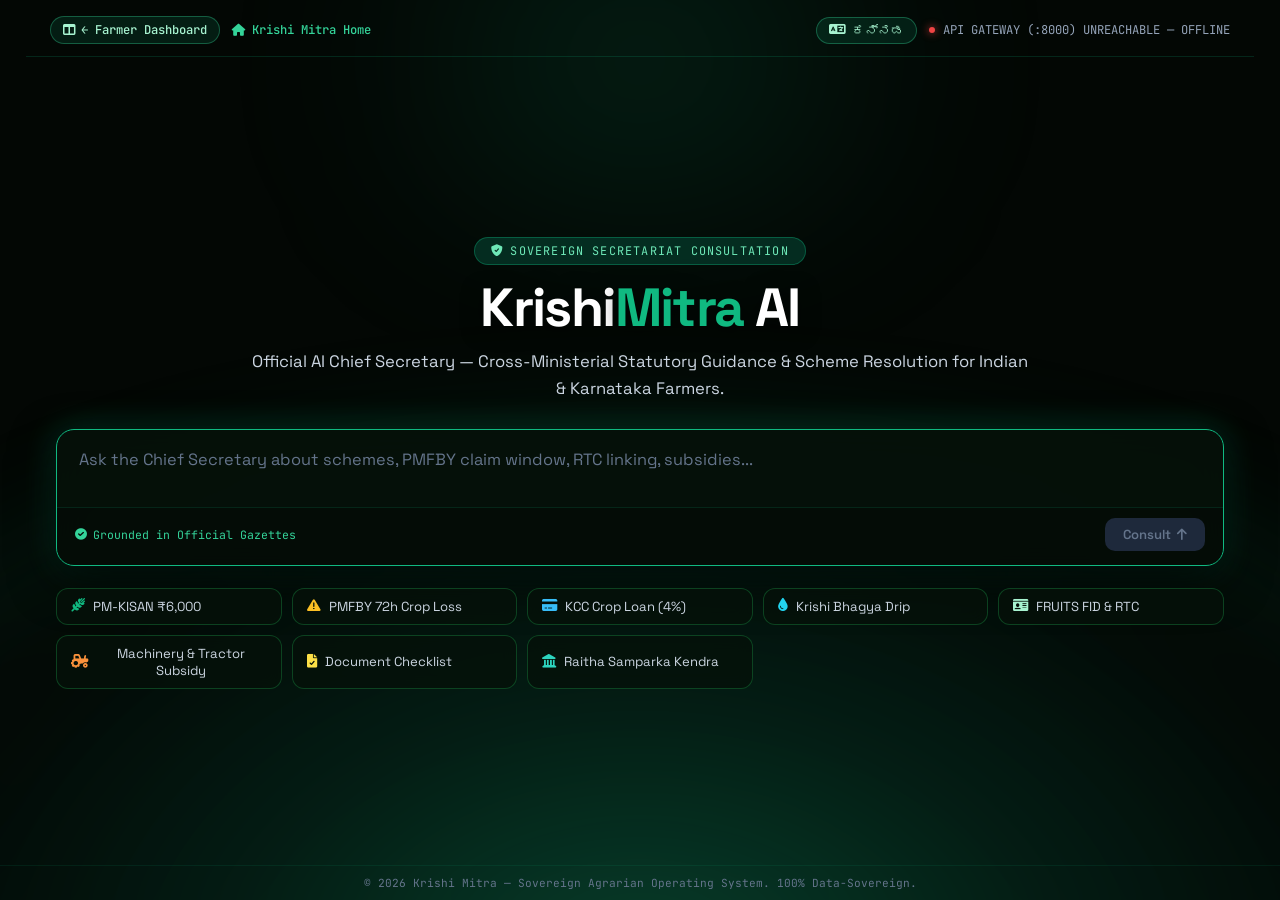
==== commit 2613e86e: "feat(frontend): add full-website Kannada translation layer and fix BGE-M3 FAQ relevance - Add standa" ====
--- a/frontend/ai_chat.html
+++ b/frontend/ai_chat.html
@@ -46,10 +46,23 @@
       padding: 0;
     }
 
-    ::-webkit-scrollbar { width: 6px; height: 5px; }
-    ::-webkit-scrollbar-track { background: rgba(3, 10, 6, 0.6); }
-    ::-webkit-scrollbar-thumb { background: rgba(16, 185, 129, 0.38); border-radius: 4px; }
-    ::-webkit-scrollbar-thumb:hover { background: rgba(16, 185, 129, 0.65); }
+    ::-webkit-scrollbar {
+      width: 6px;
+      height: 5px;
+    }
+
+    ::-webkit-scrollbar-track {
+      background: rgba(3, 10, 6, 0.6);
+    }
+
+    ::-webkit-scrollbar-thumb {
+      background: rgba(16, 185, 129, 0.38);
+      border-radius: 4px;
+    }
+
+    ::-webkit-scrollbar-thumb:hover {
+      background: rgba(16, 185, 129, 0.65);
+    }
 
     body.has-chat {
       height: 100vh;
@@ -119,6 +132,7 @@
       font-size: 0.76rem;
       border-bottom: 1px solid rgba(16, 185, 129, 0.18);
     }
+
     .header-links {
       display: flex;
       align-items: center;
@@ -139,6 +153,7 @@
     .back-link:hover {
       color: #a7f3d0;
     }
+
     .back-dash-pill {
       padding: 5px 12px;
       border-radius: 9999px;
@@ -146,17 +161,20 @@
       border: 1px solid rgba(52, 211, 153, 0.35);
       color: #a7f3d0;
     }
+
     .back-dash-pill:hover {
       background: rgba(16, 185, 129, 0.24);
       border-color: #34d399;
       color: #ffffff;
     }
+
     .header-right {
       display: flex;
       align-items: center;
       flex-wrap: wrap;
       gap: 12px;
     }
+
     .new-chat-btn {
       display: none;
       align-items: center;
@@ -172,10 +190,12 @@
       cursor: pointer;
       transition: all 0.2s ease;
     }
+
     .new-chat-btn:hover {
       background: rgba(6, 182, 212, 0.25);
       color: #ffffff;
     }
+
     body.has-chat .new-chat-btn {
       display: inline-flex;
     }
@@ -430,10 +450,12 @@
       margin-bottom: 8px;
       transition: all 0.25s ease;
     }
+
     body.has-chat .title-box {
       margin-bottom: 0;
       display: none;
     }
+
     body.has-chat.has-farmer .title-box {
       display: flex;
       align-items: center;
@@ -442,11 +464,13 @@
       gap: 8px;
       text-align: left;
     }
+
     body.has-chat .title-box .cs-badge,
     body.has-chat .title-box h1,
     body.has-chat .title-box .subtitle {
       display: none;
     }
+
     body.has-chat .farmer-ctx-pill {
       margin: 0;
     }
@@ -507,6 +531,7 @@
       border-radius: 18px;
       backdrop-filter: blur(14px);
     }
+
     body.has-chat #chatThread {
       display: flex;
     }
@@ -580,6 +605,7 @@
       resize: none;
       line-height: 1.5;
     }
+
     body.has-chat textarea {
       min-height: 54px;
       padding: 14px 20px 10px;
@@ -685,6 +711,7 @@
       margin-top: 0;
       scrollbar-width: thin;
     }
+
     body.has-chat .quick-btn {
       white-space: nowrap;
       flex-shrink: 0;
@@ -708,18 +735,66 @@
     }
 
     @media (max-width: 768px) {
-      header { max-width: 100%; padding: 12px 14px; }
-      main { max-width: 100%; min-width: 0; padding: 14px 12px; gap: 14px; }
-      body.has-chat main { padding: 8px 10px; gap: 10px; }
-      #chatThread { padding: 14px 12px; }
+      header {
+        max-width: 100%;
+        padding: 12px 14px;
+      }
+
+      main {
+        max-width: 100%;
+        min-width: 0;
+        padding: 14px 12px;
+        gap: 14px;
+      }
+
+      body.has-chat main {
+        padding: 8px 10px;
+        gap: 10px;
+      }
+
+      #chatThread {
+        padding: 14px 12px;
+      }
+
       .chat-bubble,
       .chat-bubble.user,
-      .chat-bubble.bot { width: 100%; max-width: 100%; min-width: 0; padding: 12px 14px; }
-      .input-bottom { flex-wrap: wrap; gap: 8px; padding: 10px 14px 12px; }
-      .quick-actions { grid-template-columns: repeat(2, minmax(0, 1fr)); gap: 8px; }
-      .quick-btn { width: 100%; min-width: 0; white-space: normal; line-height: 1.25; font-size: 0.74rem; padding: 8px 10px; }
-      .quick-btn span { min-width: 0; overflow-wrap: anywhere; }
-      footer { font-size: 0.65rem; padding: 10px 12px; line-height: 1.4; }
+      .chat-bubble.bot {
+        width: 100%;
+        max-width: 100%;
+        min-width: 0;
+        padding: 12px 14px;
+      }
+
+      .input-bottom {
+        flex-wrap: wrap;
+        gap: 8px;
+        padding: 10px 14px 12px;
+      }
+
+      .quick-actions {
+        grid-template-columns: repeat(2, minmax(0, 1fr));
+        gap: 8px;
+      }
+
+      .quick-btn {
+        width: 100%;
+        min-width: 0;
+        white-space: normal;
+        line-height: 1.25;
+        font-size: 0.74rem;
+        padding: 8px 10px;
+      }
+
+      .quick-btn span {
+        min-width: 0;
+        overflow-wrap: anywhere;
+      }
+
+      footer {
+        font-size: 0.65rem;
+        padding: 10px 12px;
+        line-height: 1.4;
+      }
     }
   </style>
 </head>
@@ -745,6 +820,10 @@
       </a>
     </div>
     <div class="header-right">
+      <button type="button" id="chatLangToggle" class="back-link back-dash-pill lang-toggle-pill" data-km-lang-toggle="1" data-km-no-translate="1" style="cursor:pointer;" aria-label="Toggle Kannada and English">
+        <i class="fa-solid fa-language"></i>
+        <span class="lang-text-display">ಕನ್ನಡ</span>
+      </button>
       <button type="button" id="newChatBtn" class="new-chat-btn">
         <i class="fa-solid fa-plus"></i>
         <span>New Chat</span>
@@ -1328,7 +1407,7 @@
 
     function startNewChat() {
       if (activeEventSource) {
-        try { activeEventSource.close(); } catch (_) {}
+        try { activeEventSource.close(); } catch (_) { }
         activeEventSource = null;
       }
       isConsulting = false;
@@ -1361,6 +1440,7 @@
       }
     });
   </script>
+  <script src="js/kannada-layer.js"></script>
 
 </body>
 
